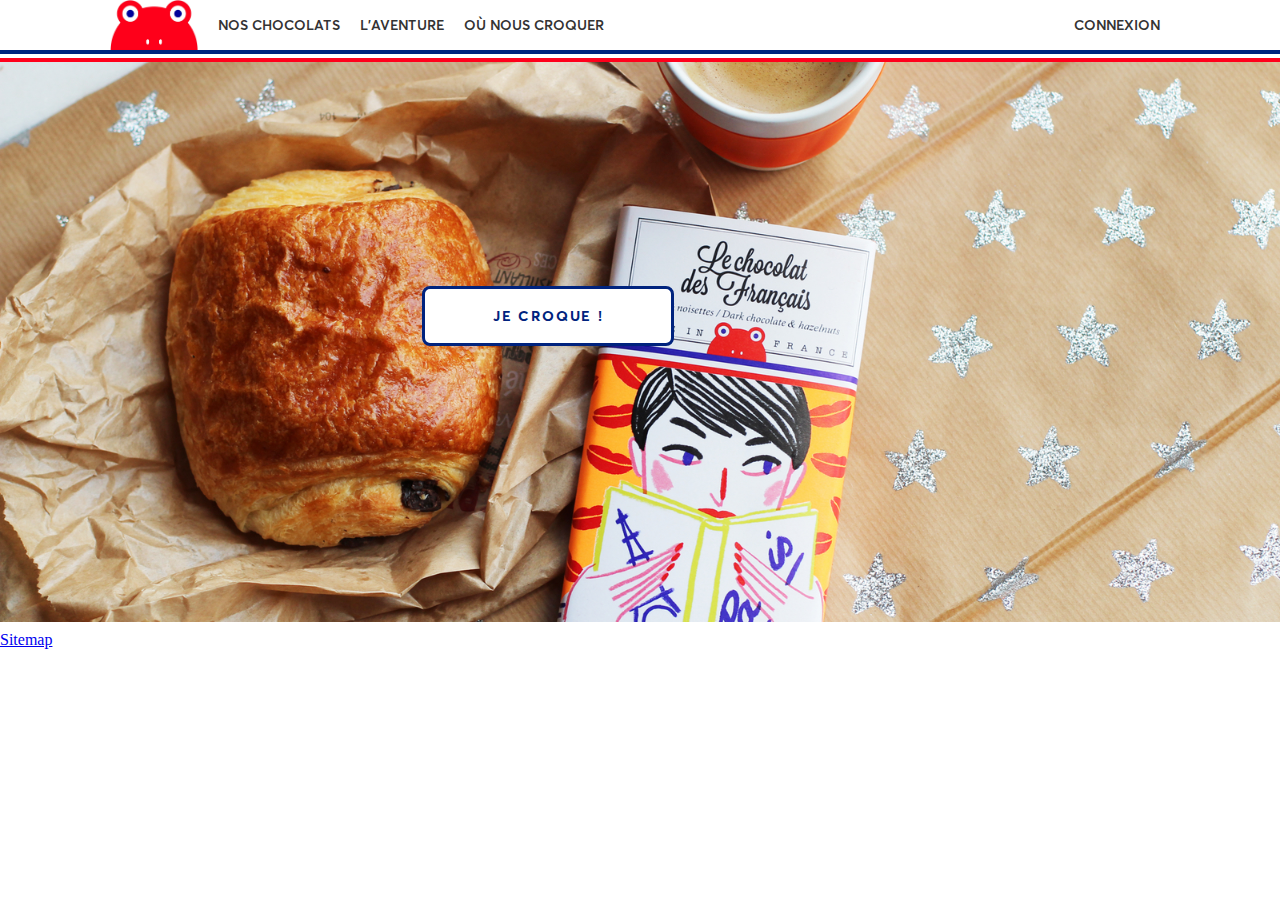
==== index.html @ 2721887a "Renamed styles.css to index.css and edited HTML accordingly" ====
<!DOCTYPE html>
<html>
<head>
  <title>Le chocolat des Français</title>
  <meta name="viewport" content="width=device-width, initial-scale=1">
  <link rel="stylesheet" type="text/css" href="styles/reset.css">
  <link rel="stylesheet" type="text/css" href="styles/fonts.css">
  <link rel="stylesheet" type="text/css" href="styles/index.css">
</head>
<body>
  <div class="hamburger-menu">
    <span class="hamburger-menu__bar">
    </span>
  </div>
  <header>
    <nav class="nav-items">
    <div class="nav-container">
      <div class="nav-primary">
        <div class="nav-logo">
          <a href="#">
            <img alt="Logo Le chocolat des Français" class="logo" src="assets/images/logo.png">
          </a>
        </div>
        <div class="nav-primary--links">
          <ul>
            <li class="nav-item--container">
              <a class="nav-item" href="#">Nos chocolats</a>
            </li>
          </ul>
          <ul>
            <li class="nav-item--container">
              <a class="nav-item" href="#">L'aventure</a>
            </li>
          </ul>
          <ul>
            <li class="nav-item--container">
              <a class="nav-item" href="#">Où nous croquer</a>
            </li>
          </ul>
        </div>  
      </div>
      <div class="nav-secondary">
        <ul>
  <!--         <li class="nav-item--container">
            <a class="nav-item" href="#"><img class="icon" src="assets/icons/facebook-icon.svg"></a>
          </li>
          <li class="nav-item--container">
            <a class="nav-item" href="#"><img class="icon" src="assets/icons/instagram-icon.svg"></a>
          </li> -->
          <li class="nav-item--container">
            <a class="nav-item" href="#">Connexion</a>
          </li>
        </ul>
      </div>
    </div>
    <div class="divider"></div>
    </nav>    
  </header>
  
  <div class="container-test">
    <img class="hero" alt="Tablette, pain au chocolat, et café" src="assets/images/tablette-pain-au-chocolat.jpg">
    <div class="btn--primary btn">Je croque !</div>
  </div>
  <a href="sitemap.html">Sitemap</a>
  <script type="text/javascript" src="https://ajax.googleapis.com/ajax/libs/jquery/3.2.1/jquery.min.js"></script>
  <script type="text/javascript" src="scripts/scripts.js"></script>
</body>
</html>
---- styles/fonts.css ----
/*Averta Standard*/

@font-face {
  font-family: 'Averta Standard Extrathin';
  src: url('../assets/fonts/averta-standard/averta-standard-extrathin.eot');
  src: url('../assets/fonts/averta-standard/averta-standard-extrathin.eot?#iefix') format('embedded-opentype'),
       url('../assets/fonts/averta-standard/averta-standard-extrathin.woff2') format('woff2'),
       url('../assets/fonts/averta-standard/averta-standard-extrathin.woff') format('woff'),
       url('../assets/fonts/averta-standard/averta-standard-extrathin.ttf') format('truetype'),
       url('../assets/fonts/averta-standard/averta-standard-extrathin.svg#averta-standard-extrathin') format('svg');
  font-weight: 100;
  font-style: normal;
}

@font-face {
  font-family: 'Averta Standard Extrathin Italic';
  src: url('../assets/fonts/averta-standard/averta-standard-extrathin-italic.eot');
  src: url('../assets/fonts/averta-standard/averta-standard-extrathin-italic.eot?#iefix') format('embedded-opentype'),
       url('../assets/fonts/averta-standard/averta-standard-extrathin-italic.woff2') format('woff2'),
       url('../assets/fonts/averta-standard/averta-standard-extrathin-italic.woff') format('woff'),
       url('../assets/fonts/averta-standard/averta-standard-extrathin-italic.ttf') format('truetype'),
       url('../assets/fonts/averta-standard/averta-standard-extrathin-italic.svg#averta-standard-extrathin-italic') format('svg');
  font-weight: 100;
  font-style: italic;
}

@font-face {
  font-family: 'Averta Standard Thin';
  src: url('../assets/fonts/averta-standard/averta-standard-thin.eot');
  src: url('../assets/fonts/averta-standard/averta-standard-thin.eot?#iefix') format('embedded-opentype'),
       url('../assets/fonts/averta-standard/averta-standard-thin.woff2') format('woff2'),
       url('../assets/fonts/averta-standard/averta-standard-thin.woff') format('woff'),
       url('../assets/fonts/averta-standard/averta-standard-thin.ttf') format('truetype'),
       url('../assets/fonts/averta-standard/averta-standard-thin.svg#averta-standard-thin') format('svg');
  font-weight: 200;
  font-style: normal;
}

@font-face {
  font-family: 'Averta Standard Thin Italic';
  src: url('../assets/fonts/averta-standard/averta-standard-thin-italic.eot');
  src: url('../assets/fonts/averta-standard/averta-standard-thin-italic.eot?#iefix') format('embedded-opentype'),
       url('../assets/fonts/averta-standard/averta-standard-thin-italic.woff2') format('woff2'),
       url('../assets/fonts/averta-standard/averta-standard-thin-italic.woff') format('woff'),
       url('../assets/fonts/averta-standard/averta-standard-thin-italic.ttf') format('truetype'),
       url('../assets/fonts/averta-standard/averta-standard-thin-italic.svg#averta-standard-thin-italic') format('svg');
  font-weight: 200;
  font-style: italic;
}

@font-face {
  font-family: 'Averta Standard Light';
  src: url('../assets/fonts/averta-standard/averta-standard-light.eot');
  src: url('../assets/fonts/averta-standard/averta-standard-light.eot?#iefix') format('embedded-opentype'),
       url('../assets/fonts/averta-standard/averta-standard-light.woff2') format('woff2'),
       url('../assets/fonts/averta-standard/averta-standard-light.woff') format('woff'),
       url('../assets/fonts/averta-standard/averta-standard-light.ttf') format('truetype'),
       url('../assets/fonts/averta-standard/averta-standard-light.svg#averta-standard-light') format('svg');
  font-weight: 300;
  font-style: normal;
}

@font-face {
  font-family: 'Averta Standard Light Italic';
  src: url('../assets/fonts/averta-standard/averta-standard-light-italic.eot');
  src: url('../assets/fonts/averta-standard/averta-standard-light-italic.eot?#iefix') format('embedded-opentype'),
       url('../assets/fonts/averta-standard/averta-standard-light-italic.woff2') format('woff2'),
       url('../assets/fonts/averta-standard/averta-standard-light-italic.woff') format('woff'),
       url('../assets/fonts/averta-standard/averta-standard-light-italic.ttf') format('truetype'),
       url('../assets/fonts/averta-standard/averta-standard-light-italic.svg#averta-standard-light-italic') format('svg');
  font-weight: 300;
  font-style: italic;
}

@font-face {
  font-family: 'Averta Standard Regular';
  src: url('../assets/fonts/averta-standard/averta-standard-regular.eot');
  src: url('../assets/fonts/averta-standard/averta-standard-regular.eot?#iefix') format('embedded-opentype'),
       url('../assets/fonts/averta-standard/averta-standard-regular.woff2') format('woff2'),
       url('../assets/fonts/averta-standard/averta-standard-regular.woff') format('woff'),
       url('../assets/fonts/averta-standard/averta-standard-regular.ttf') format('truetype'),
       url('../assets/fonts/averta-standard/averta-standard-regular.svg#averta-standard-regular') format('svg');
  font-weight: 400;
  font-style: normal;
}

@font-face {
  font-family: 'Averta Standard Regular Italic';
  src: url('../assets/fonts/averta-standard/averta-standard-regular-italic.eot');
  src: url('../assets/fonts/averta-standard/averta-standard-regular-italic.eot?#iefix') format('embedded-opentype'),
       url('../assets/fonts/averta-standard/averta-standard-regular-italic.woff2') format('woff2'),
       url('../assets/fonts/averta-standard/averta-standard-regular-italic.woff') format('woff'),
       url('../assets/fonts/averta-standard/averta-standard-regular-italic.ttf') format('truetype'),
       url('../assets/fonts/averta-standard/averta-standard-regular-italic.svg#averta-standard-regular-italic') format('svg');
  font-weight: 400;
  font-style: italic;
}

@font-face {
  font-family: 'Averta Standard Bold';
  src: url('../assets/fonts/averta-standard/averta-standard-bold.eot');
  src: url('../assets/fonts/averta-standard/averta-standard-bold.eot?#iefix') format('embedded-opentype'),
       url('../assets/fonts/averta-standard/averta-standard-bold.woff2') format('woff2'),
       url('../assets/fonts/averta-standard/averta-standard-bold.woff') format('woff'),
       url('../assets/fonts/averta-standard/averta-standard-bold.ttf') format('truetype'),
       url('../assets/fonts/averta-standard/averta-standard-bold.svg#averta-standard-bold') format('svg');
  font-weight: 700;
  font-style: normal;
}

@font-face {
  font-family: 'Averta Standard Bold Italic';
  src: url('../assets/fonts/averta-standard/averta-standard-bold-italic.eot');
  src: url('../assets/fonts/averta-standard/averta-standard-bold-italic.eot?#iefix') format('embedded-opentype'),
       url('../assets/fonts/averta-standard/averta-standard-bold-italic.woff2') format('woff2'),
       url('../assets/fonts/averta-standard/averta-standard-bold-italic.woff') format('woff'),
       url('../assets/fonts/averta-standard/averta-standard-bold-italic.ttf') format('truetype'),
       url('../assets/fonts/averta-standard/averta-standard-bold-italic.svg#averta-standard-bold-italic') format('svg');
  font-weight: 700;
  font-style: italic;
}

@font-face {
  font-family: 'Averta Standard Semibold';
  src: url('../assets/fonts/averta-standard/averta-standard-semibold.eot');
  src: url('../assets/fonts/averta-standard/averta-standard-semibold.eot?#iefix') format('embedded-opentype'),
       url('../assets/fonts/averta-standard/averta-standard-semibold.woff2') format('woff2'),
       url('../assets/fonts/averta-standard/averta-standard-semibold.woff') format('woff'),
       url('../assets/fonts/averta-standard/averta-standard-semibold.ttf') format('truetype'),
       url('../assets/fonts/averta-standard/averta-standard-semibold.svg#averta-standard-semibold') format('svg');
  font-weight: 600;
  font-style: normal;
}

@font-face {
  font-family: 'Averta Standard Semibold Italic';
  src: url('../assets/fonts/averta-standard/averta-standard-semibold-italic.eot');
  src: url('../assets/fonts/averta-standard/averta-standard-semibold-italic.eot?#iefix') format('embedded-opentype'),
       url('../assets/fonts/averta-standard/averta-standard-semibold-italic.woff2') format('woff2'),
       url('../assets/fonts/averta-standard/averta-standard-semibold-italic.woff') format('woff'),
       url('../assets/fonts/averta-standard/averta-standard-semibold-italic.ttf') format('truetype'),
       url('../assets/fonts/averta-standard/averta-standard-semibold-italic.svg#averta-standard-semibold-italic') format('svg');
  font-weight: 600;
  font-style: italic;
}

@font-face {
  font-family: 'Averta Standard Black';
  src: url('../assets/fonts/averta-standard/averta-standard-black.eot');
  src: url('../assets/fonts/averta-standard/averta-standard-black.eot?#iefix') format('embedded-opentype'),
       url('../assets/fonts/averta-standard/averta-standard-black.woff2') format('woff2'),
       url('../assets/fonts/averta-standard/averta-standard-black.woff') format('woff'),
       url('../assets/fonts/averta-standard/averta-standard-black.ttf') format('truetype'),
       url('../assets/fonts/averta-standard/averta-standard-black.svg#averta-standard-black') format('svg');
  font-weight: 900;
  font-style: normal;
}

@font-face {
  font-family: 'Averta Standard Black Italic';
  src: url('../assets/fonts/averta-standard/averta-standard-black-italic.eot');
  src: url('../assets/fonts/averta-standard/averta-standard-black-italic.eot?#iefix') format('embedded-opentype'),
       url('../assets/fonts/averta-standard/averta-standard-black-italic.woff2') format('woff2'),
       url('../assets/fonts/averta-standard/averta-standard-black-italic.woff') format('woff'),
       url('../assets/fonts/averta-standard/averta-standard-black-italic.ttf') format('truetype'),
       url('../assets/fonts/averta-standard/averta-standard-black-italic.svg#averta-standard-black-italic') format('svg');
  font-weight: 900;
  font-style: italic;
}

@font-face {
  font-family: 'Averta Standard Extrabold';
  src: url('../assets/fonts/averta-standard/averta-standard-extrabold.eot');
  src: url('../assets/fonts/averta-standard/averta-standard-extrabold.eot?#iefix') format('embedded-opentype'),
       url('../assets/fonts/averta-standard/averta-standard-extrabold.woff2') format('woff2'),
       url('../assets/fonts/averta-standard/averta-standard-extrabold.woff') format('woff'),
       url('../assets/fonts/averta-standard/averta-standard-extrabold.ttf') format('truetype'),
       url('../assets/fonts/averta-standard/averta-standard-extrabold.svg#averta-standard-extrabold') format('svg');
  font-weight: 800;
  font-style: normal;
}

@font-face {
  font-family: 'Averta Standard Extrabold Italic';
  src: url('../assets/fonts/averta-standard/averta-standard-extrabold-italic.eot');
  src: url('../assets/fonts/averta-standard/averta-standard-extrabold-italic.eot?#iefix') format('embedded-opentype'),
       url('../assets/fonts/averta-standard/averta-standard-extrabold-italic.woff2') format('woff2'),
       url('../assets/fonts/averta-standard/averta-standard-extrabold-italic.woff') format('woff'),
       url('../assets/fonts/averta-standard/averta-standard-extrabold-italic.ttf') format('truetype'),
       url('../assets/fonts/averta-standard/averta-standard-extrabold-italic.svg#averta-standard-extrabold-italic') format('svg');
  font-weight: 800;
  font-style: italic;
}

/*Studio*/

@font-face {
  font-family: 'Studio Bold';
  src: url('../assets/fonts/studio/studio-bold.eot');
  src: url('../assets/fonts/studio/studio-bold.eot?#iefix') format('embedded-opentype'),
       url('../assets/fonts/studio/studio-bold.woff') format('woff'),
       url('../assets/fonts/studio/studio-bold.ttf') format('truetype'),
       url('../assets/fonts/studio/studio-bold.svg#studio-bold') format('svg');
  font-weight: normal;
  font-style: normal;
}

@font-face {
  font-family: 'Studio Italic';
  src: url('../assets/fonts/studio/studio-italic.eot');
  src: url('../assets/fonts/studio/studio-italic.eot?#iefix') format('embedded-opentype'),
       url('../assets/fonts/studio/studio-italic.woff') format('woff'),
       url('../assets/fonts/studio/studio-italic.ttf') format('truetype'),
       url('../assets/fonts/studio/studio-italic.svg#studio-italic') format('svg');
  font-weight: normal;
  font-style: normal;
}

@font-face {
  font-family: 'Studio Bold Italic';
  src: url('../assets/fonts/studio/studio-bold-italic.eot');
  src: url('../assets/fonts/studio/studio-bold-italic.eot?#iefix') format('embedded-opentype'),
       url('../assets/fonts/studio/studio-bold-italic.woff') format('woff'),
       url('../assets/fonts/studio/studio-bold-italic.ttf') format('truetype'),
       url('../assets/fonts/studio/studio-bold-italic.svg#studio-bold-italic') format('svg');
  font-weight: normal;
  font-style: normal;
}

@font-face {
  font-family: 'Studio Regular';
  src: url('../assets/fonts/studio/studio-regular.eot');
  src: url('../assets/fonts/studio/studio-regular.eot?#iefix') format('embedded-opentype'),
       url('../assets/fonts/studio/studio-regular.woff') format('woff'),
       url('../assets/fonts/studio/studio-regular.ttf') format('truetype'),
       url('../assets/fonts/studio/studio-regular.svg#studio-regular') format('svg');
  font-weight: normal;
  font-style: normal;
}

/*Lavanderia*/

@font-face {
  font-family: 'Lavanderia Regular';
  src: url('../assets/fonts/lavanderia/lavanderia-regular.eot');
  src: url('../assets/fonts/lavanderia/lavanderia-regular.eot?#iefix') format('embedded-opentype'),
       url('../assets/fonts/lavanderia/lavanderia-regular.woff') format('woff'),
       url('../assets/fonts/lavanderia/lavanderia-regular.ttf') format('truetype'),
       url('../assets/fonts/lavanderia/lavanderia-regular.svg#lavanderia-regular') format('svg');
  font-weight: normal;
  font-style: normal;
}

@font-face {
  font-family: 'Lavanderia Sturdy';
  src: url('../assets/fonts/lavanderia/lavanderia-sturdy.eot');
  src: url('../assets/fonts/lavanderia/lavanderia-sturdy.eot?#iefix') format('embedded-opentype'),
       url('../assets/fonts/lavanderia/lavanderia-sturdy.woff') format('woff'),
       url('../assets/fonts/lavanderia/lavanderia-sturdy.ttf') format('truetype'),
       url('../assets/fonts/lavanderia/lavanderia-sturdy.svg#lavanderia-sturdy') format('svg');
  font-weight: normal;
  font-style: normal;
}
---- styles/index.css ----
/*Hamburger menu*/

.hamburger-menu {
  display: block;
  height: 25px;
  width: 25px;
  cursor: pointer;
  position: relative;
  margin: 10px;
  z-index: 10;
}

.hamburger-menu__bar, .hamburger-menu__bar:before, .hamburger-menu__bar:after {
  display: block;
  position: absolute;
  width: 100%;
  height: 3px;
  content: "";
  border-radius: 3px;
  background-color: #333;
}

.hamburger-menu__bar, .hamburger-menu__bar:after {
  top: 8px;
}

.hamburger-menu__bar:before {
  bottom: 8px;
}

.is-toggled .hamburger-menu__bar {
  background-color: transparent;
}

.is-toggled .hamburger-menu__bar:before, .is-toggled .hamburger-menu__bar:after {
  transition: all 0.25s ease;
  bottom: 0px;
  transform: rotate(45deg);
}

.is-toggled .hamburger-menu__bar:after {
  top: 0px;
  transform: rotate(-45deg);
}

@media only screen and (min-width: 1024px) {
  .hamburger-menu {
    display: none;
  }
}

/*Nav*/

.nav-items {
  z-index: 9;
  width: 100%;
  background-color: white;
  position: fixed;
  top: 0;
}

.divider {
  height: 4px;
  border-top: 4px solid #00237e;
  background: #fff;
  border-bottom: 4px solid #ff001b;
  box-shadow: 0px 0px 10px -10px rgba(0,0,0,0.12);
  position: relative;
}

.nav-container {
  display: flex;
  flex-direction: row;
  justify-content: space-between;
  max-width: 1060px;
  margin: 0 auto;
  height: 50px;
  padding: 0px 20px;
}

.nav-primary, .nav-secondary, .nav-primary--links {
  display: flex;
  flex-direction: row;
  align-items: center;
  justify-content: flex-start;
}

.nav-secondary {
  justify-content: flex-end;
}

.nav-logo {
  height: 50px;
}

.logo {
  height: 100%;
  padding-right: 10px;
}

@media only screen and (min-width: 320px) and (max-width: 1024px) {
  .nav-logo {
    height: 40px;
  }
  .nav-primary--links, .nav-secondary {
    display: none;
  }
  .nav-container {
    justify-content: center;
    height: 40px;
  }
}

.nav-primary--links.is-toggled {
  display: flex;
  flex-direction: column;
}

li.nav-item--container {
  display: block;
  padding: 5px 10px;
}

a.nav-item {
  text-decoration: none;
}

.nav-item {
  text-transform: uppercase;
  font-family: 'Averta Standard Semibold', sans-serif;
  color: #333;
  font-size: 14px;
  display: inline-block;
}

.nav-item:hover {
  color: #ff001b;
}

.icon {
  width: auto;
  height: 27px;
  padding: 0px 5px;
}

/*Hero section*/

.hero {
  margin-top: 62px;
  width: 100%;
  padding-bottom: 10px;
  position: relative;
}

.container-test {
  display: flex;
  flex-direction: row;
  justify-content: center;
  align-items: center;
}

.btn {
  font-family: 'Averta Standard Bold', sans-serif;
  text-transform: uppercase;
  transition: background-color 0.15s, color 0.15s;
  border-radius: 8px;
  cursor: pointer;
  display: inline-block;
  font-size: 0.9rem;
  line-height: normal;
  text-align: center;
  padding: 1.15rem 3rem;
  letter-spacing: 0.125em;
  position: absolute;
  z-index: 1;
  left: 33%;
  right:33%;
  max-width: 150px;
}

.btn--primary {
  background-color: #fff;
  color: #00237e;
  border: 3px #00237e solid;
}

.btn--primary:hover, .btn--primary:focus {
  background-color: #1a398b;
}
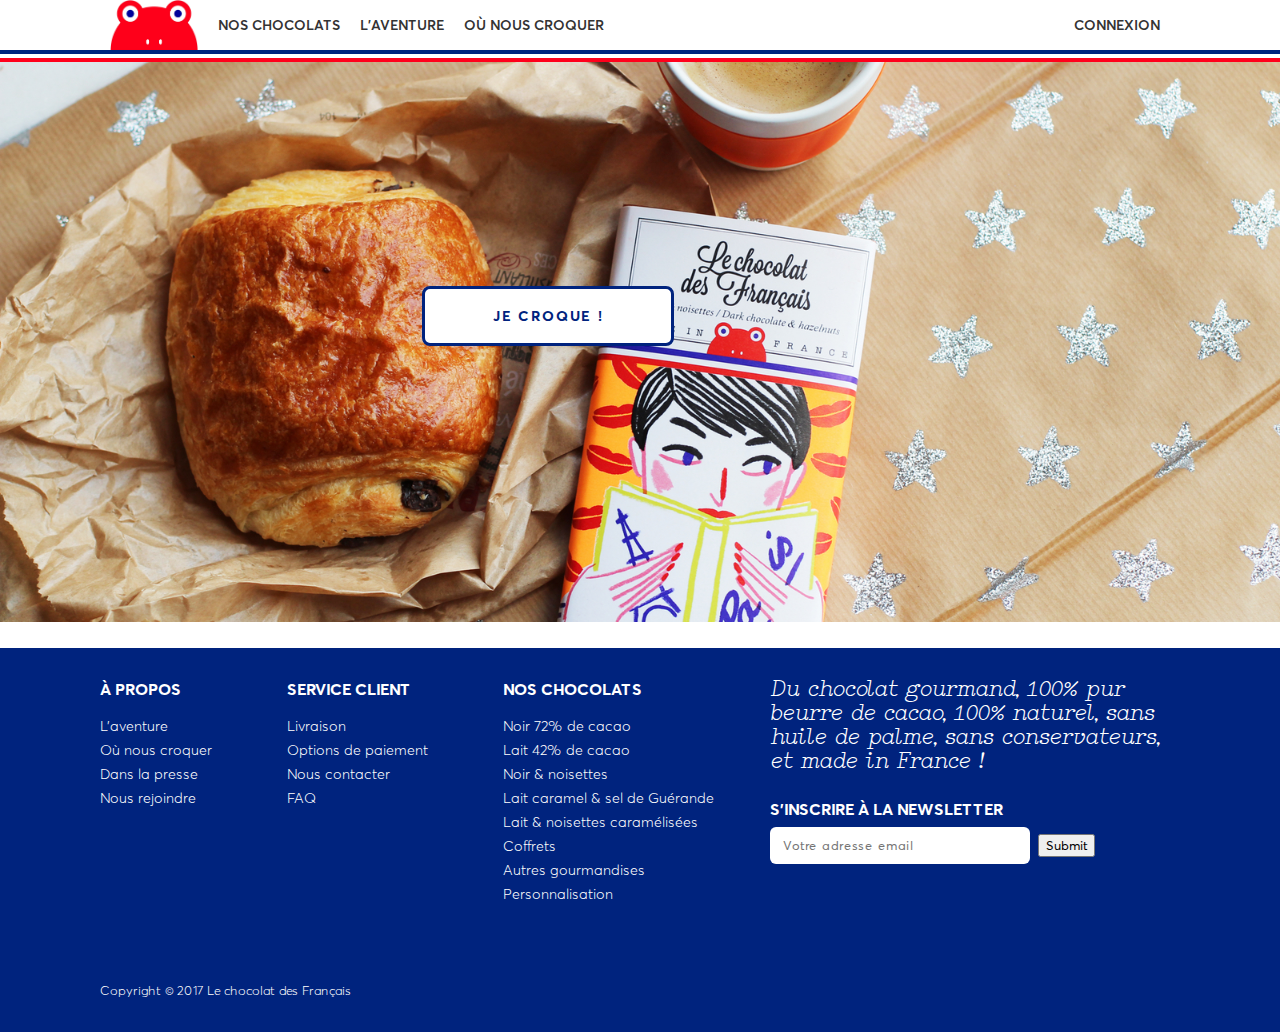
==== commit 1dfceb18: "Added footer to homepage" ====
--- a/index.html
+++ b/index.html
@@ -5,6 +5,7 @@
   <meta name="viewport" content="width=device-width, initial-scale=1">
   <link rel="stylesheet" type="text/css" href="styles/reset.css">
   <link rel="stylesheet" type="text/css" href="styles/fonts.css">
+  <link rel="stylesheet" type="text/css" href="styles/sitemap.css">
   <link rel="stylesheet" type="text/css" href="styles/index.css">
 </head>
 <body>
@@ -61,7 +62,65 @@
     <img class="hero" alt="Tablette, pain au chocolat, et café" src="assets/images/tablette-pain-au-chocolat.jpg">
     <div class="btn--primary btn">Je croque !</div>
   </div>
-  <a href="sitemap.html">Sitemap</a>
+  <footer class="footer-site">
+    <div class="footer--row">
+      <div class="footer--row__links">
+        <div class="footer--column">
+          <h4 class="footer--heading">À propos</h4>
+            <ul class="footer-links">
+              <ul class="footer--links">
+                <li><a class="footer--link" href="#">L'aventure</a></li>
+                <li><a class="footer--link" href="#">Où nous croquer</a></li>
+                <li><a class="footer--link" href="#">Dans la presse</a></li>
+                <li><a class="footer--link" href="#">Nous rejoindre</a></li>
+              </ul>
+            </ul>
+        </div>
+        <div class="footer--column">
+          <h4 class="footer--heading">Service client</h4>
+            <ul class="footer-links">
+              <ul class="footer--links">
+                <li><a class="footer--link" href="#">Livraison</a></li>
+                <li><a class="footer--link" href="#">Options de paiement</a></li>
+                <li><a class="footer--link" href="#">Nous contacter</a></li>
+                <li><a class="footer--link" href="#">FAQ</a></li>
+              </ul>
+            </ul>
+        </div>
+        <div class="footer--column">
+          <h4 class="footer--heading">Nos chocolats</h4>
+            <ul class="footer-links">
+              <ul class="footer--links">
+                <li><a class="footer--link" href="#">Noir 72% de cacao</a></li>
+                <li><a class="footer--link" href="#">Lait 42% de cacao</a></li>
+                <li><a class="footer--link" href="#">Noir & noisettes</a></li>
+                <li><a class="footer--link" href="#">Lait caramel & sel de Guérande</a></li>
+                <li><a class="footer--link" href="#">Lait & noisettes caramélisées</a></li>
+                <li><a class="footer--link" href="#">Coffrets</a></li>
+                <li><a class="footer--link" href="#">Autres gourmandises</a></li>
+                <li><a class="footer--link" href="#">Personnalisation</a></li>
+              </ul>
+            </ul>
+        </div>
+      </div>
+      <div class="footer--row__statement">
+        <p>Du chocolat gourmand, 100% pur beurre de cacao, 100% naturel, sans huile de palme, sans conservateurs, et made in France !</p>
+        <div class="footer--email-signup">
+          <h4 class="footer--email-signup__heading">S'inscrire à la newsletter</h4>
+          <form action="#" class="" method="get" target="blank">
+            <input class="footer--email-signup__field" type="email" name="email" placeholder="Votre adresse email">
+            <input class="footer--email-signup__submit" type="submit" name="submit">
+          </form>
+        </div>
+      </div>
+    </div>
+    <div class="footer--row">
+      <p class="legal-mentions">Copyright © 2017 Le chocolat des Français</p>
+      <svg class="facebook-icon">
+        <use xlink:href="#facebook"></use>
+      </svg>
+    </div>
+  </footer>
   <script type="text/javascript" src="https://ajax.googleapis.com/ajax/libs/jquery/3.2.1/jquery.min.js"></script>
   <script type="text/javascript" src="scripts/scripts.js"></script>
 </body>
--- a/styles/sitemap.css
+++ b/styles/sitemap.css
@@ -0,0 +1,216 @@
+svg {
+  display: none;
+}
+
+/*Sitemap*/
+
+a {
+  text-decoration: none;
+  color: #333;
+}
+
+a:hover {
+  color: #ff001b;
+  cursor: pointer;
+}
+
+.sitemap {
+  color: #333;
+  font-family: "Averta Standard Regular", sans-serif;
+  margin: 8rem auto;
+  margin-bottom: 6rem;
+  max-width: 1080px;
+}
+
+@media only screen and (min-width: 320px) and (max-width: 1060px) {
+  .sitemap {
+    margin-left: 25px;
+    margin-right: 25px;
+  }
+}
+
+.sitemap--heading {
+  font-family: "Lavanderia Sturdy", serif;
+  font-size: 4rem;
+  margin-bottom: 1.8rem;
+}
+
+.sitemap--statement {
+  font-family: "Studio Italic", serif;
+  font-size: 1.5rem;
+  margin-bottom: 1.5rem;
+  width: 60%;
+}
+
+@media only screen and (min-width: 320px) and (max-width: 880px) {
+  .sitemap--statement {
+    width: 75%;
+  }
+}
+
+.sitemap--row {
+  width: 100%;
+  display: flex;
+  flex-direction: row;
+  align-items: flex-start;
+  justify-content: space-between;
+  line-height: 1.5rem;
+}
+
+@media only screen and (min-width: 320px) and (max-width: 880px) {
+  .sitemap--row {
+    flex-direction: column;
+  }
+}
+
+@media only screen and (min-width: 320px) and (max-width: 880px) {
+  .sitemap--column {
+    width: 100%;
+    padding-bottom: 2rem;
+    border-bottom: 2px #eee solid;
+  }
+}
+
+@media only screen and (min-width: 320px) and (max-width: 880px) {
+  .sitemap--column:last-child {
+    border-bottom: none;
+  }
+}
+
+.sitemap--subheading {
+  font-family: "Averta Standard Semibold", sans-serif;
+  text-transform: uppercase;
+  font-size: 1rem;
+  margin: 2rem 0 1rem 0;
+  letter-spacing: 0.03rem;
+}
+
+.sitemap--link {
+  letter-spacing: 0.03rem;
+}
+
+/*Footer*/
+
+.footer-site {
+  background-color: #00237e;
+  color: #fff;
+  font-family: "Averta Standard Light", sans-serif;
+  font-size: 0.9rem;
+  width: 100%;
+  line-height: 1.5rem;
+}
+
+.footer-site a {
+  color: #fff;
+}
+
+.footer--row {
+  display: flex;
+  flex-direction: row;
+  align-items: flex-start;
+  justify-content: space-between;
+  max-width: 1080px;
+  margin: 0 auto;
+  margin-top: 1rem;
+  padding: 1.8rem 0;
+}
+
+@media only screen and (min-width: 320px) and (max-width: 880px) {
+  .footer--row {
+    flex-direction: column;
+    margin-right: 25px;
+    margin-left: 25px;
+  }
+}
+
+@media only screen and (min-width: 320px) and (max-width: 880px) {
+  .footer--column {
+    width: 100%;
+    border-bottom: 0.15rem #fff solid;
+    padding: 1rem 0;
+  }
+  .footer--column:first-child {
+    padding-top: 0;
+  }
+}
+
+.footer--row__statement {
+  display: flex;
+  font-family: "Studio Italic", serif;
+  font-size: 1.4rem;
+  flex-direction: column;
+  align-items: flex-start;
+  width: 40%;
+  padding-left: 3.5rem;
+}
+
+@media only screen and (min-width: 320px) and (max-width: 880px) {
+  .footer--row__statement {
+    padding-left: 0;
+    padding-top: 2rem;
+    width: 100%;
+  }
+}
+
+.footer--row__links {
+  display: flex;
+  flex-direction: row;
+  align-items: flex-start;
+  justify-content: space-between;
+  width: 60%;
+}
+
+@media only screen and (min-width: 320px) and (max-width: 880px) {
+  .footer--row__links {
+    flex-direction: column;
+    width: 100%;
+  }
+}
+
+.footer--heading {
+  font-family: "Averta Standard Bold", sans-serif;
+  font-size: 1rem;
+  text-transform: uppercase;
+  margin-bottom: 0.8rem;
+}
+
+.legal-mentions {
+  font-family: "Averta Standard Light", sans-serif;
+  font-size: 0.8rem;
+}
+
+.footer--email-signup__heading {
+  font-family: "Averta Standard Bold", sans-serif;
+  font-size: 1rem;
+  text-transform: uppercase;
+  margin-top: 1.5rem;
+  margin-bottom: 0.4rem;
+}
+
+form {
+  height: 2rem;
+}
+
+input {
+  font-family: "Averta Standard Regular", sans-serif;
+  font-size: 0.8rem;
+}
+
+.footer--email-signup__field {
+  border-radius: 6px;
+  border: none;
+  padding: 0.4rem;
+  padding-left: 0.8rem;
+  height: 1.5rem;
+  width: 15rem;
+  letter-spacing: 0.03rem;
+}
+
+.footer--email-signup__field:focus {
+  outline: none;
+}
+
+.facebook-icon {
+  width: 100px;
+  height: 100px;
+}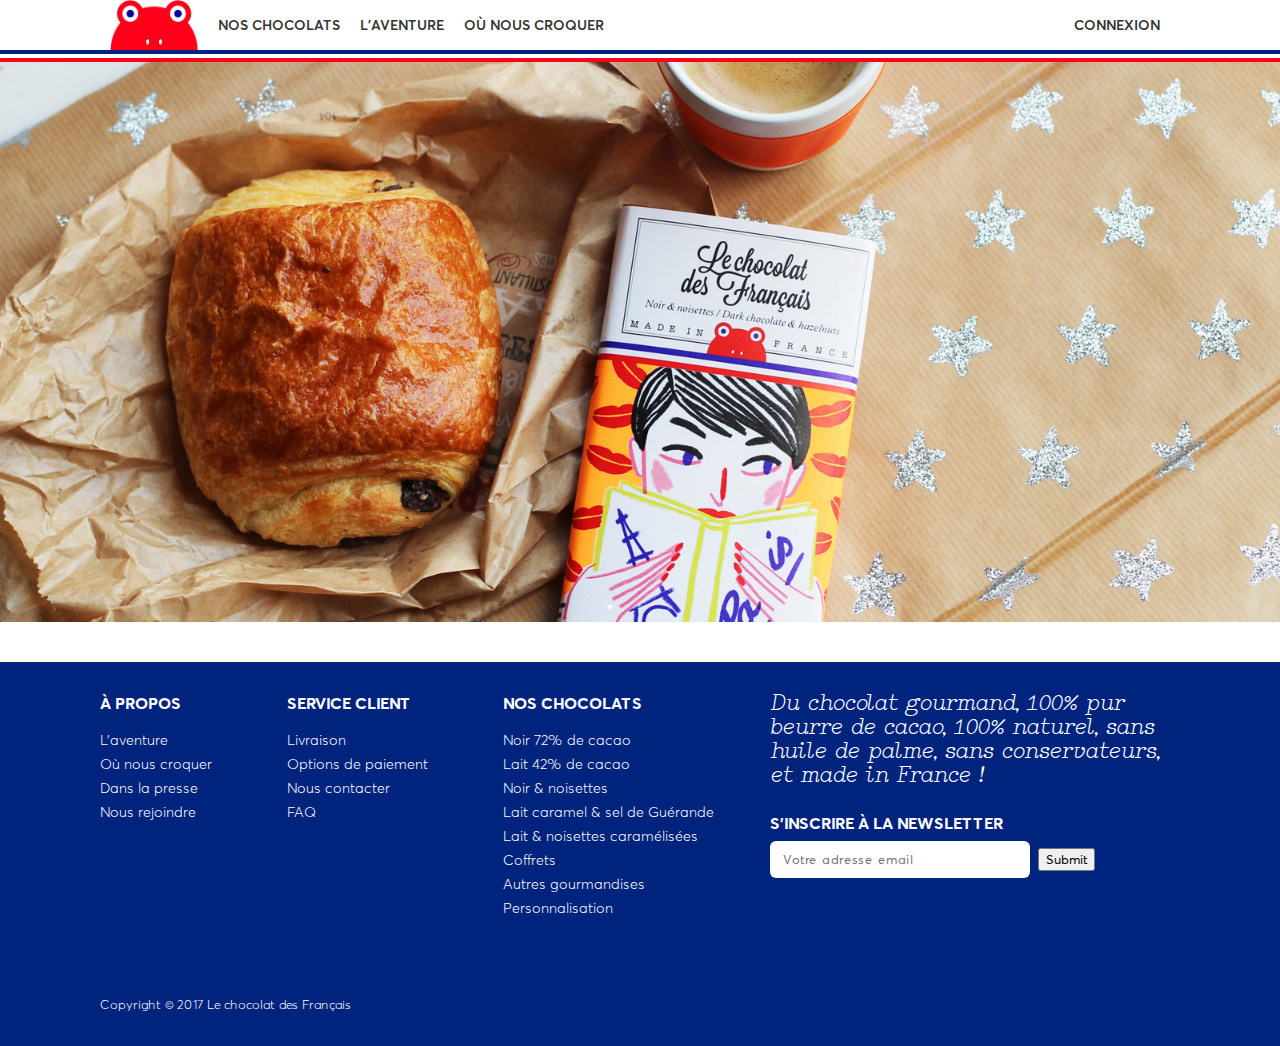
==== commit 2c05a323: "Added basic implementation of Slick to HP" ====
--- a/index.html
+++ b/index.html
@@ -1,10 +1,13 @@
 <!DOCTYPE html>
 <html>
 <head>
+  <meta content="text/html" charset="utf-8">
   <title>Le chocolat des Français</title>
   <meta name="viewport" content="width=device-width, initial-scale=1">
   <link rel="stylesheet" type="text/css" href="styles/reset.css">
   <link rel="stylesheet" type="text/css" href="styles/fonts.css">
+  <link rel="stylesheet" type="text/css" href="slick/slick.css"/>
+  <link rel="stylesheet" type="text/css" href="slick/slick-theme.css"/>
   <link rel="stylesheet" type="text/css" href="styles/sitemap.css">
   <link rel="stylesheet" type="text/css" href="styles/index.css">
 </head>
@@ -57,10 +60,10 @@
     <div class="divider"></div>
     </nav>    
   </header>
-  
-  <div class="container-test">
-    <img class="hero" alt="Tablette, pain au chocolat, et café" src="assets/images/tablette-pain-au-chocolat.jpg">
-    <div class="btn--primary btn">Je croque !</div>
+  <div class="carousel">
+    <div><img class="hero" alt="Tablette, pain au chocolat, et café" src="assets/images/tablette-pain-au-chocolat.jpg"></div>
+    <div><img class="hero" alt="Tablette de chocolat et muesli" src="assets/images/tablette-muesli.jpg"></div>
+    <div><img class="hero" alt="Tablette, jus d'orange, et miel" src="assets/images/tablette-orange-miel.jpg"></div>
   </div>
   <footer class="footer-site">
     <div class="footer--row">
@@ -122,6 +125,7 @@
     </div>
   </footer>
   <script type="text/javascript" src="https://ajax.googleapis.com/ajax/libs/jquery/3.2.1/jquery.min.js"></script>
-  <script type="text/javascript" src="scripts/scripts.js"></script>
+  <script type="text/javascript" src="slick/slick.min.js"></script>
+  <script type="text/javascript" src="scripts/index.js"></script>
 </body>
 </html>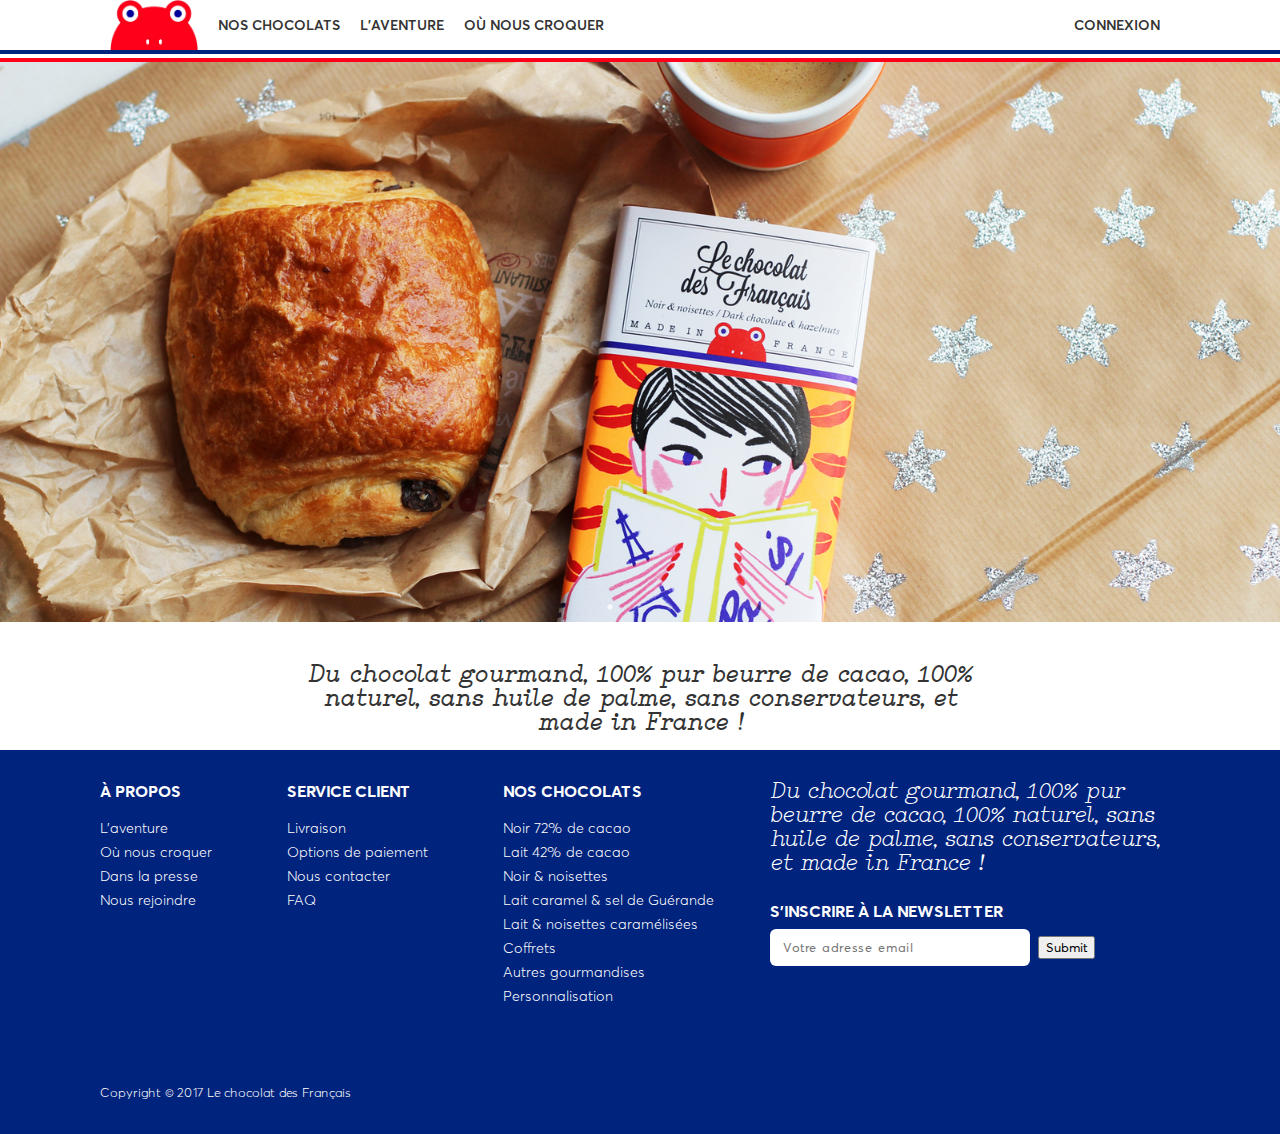
==== commit 2f99426c: "Added statement to HP" ====
--- a/index.html
+++ b/index.html
@@ -65,6 +65,9 @@
     <div><img class="hero" alt="Tablette de chocolat et muesli" src="assets/images/tablette-muesli.jpg"></div>
     <div><img class="hero" alt="Tablette, jus d'orange, et miel" src="assets/images/tablette-orange-miel.jpg"></div>
   </div>
+  <div class="statement--row">
+    <p class="statement">Du chocolat gourmand, 100% pur beurre de cacao, 100% naturel, sans huile de palme, sans conservateurs, et made in France !</p>
+  </div>
   <footer class="footer-site">
     <div class="footer--row">
       <div class="footer--row__links">
--- a/styles/index.css
+++ b/styles/index.css
@@ -186,4 +186,19 @@
 
 .btn--primary:hover, .btn--primary:focus {
   background-color: #1a398b;
+}
+
+.statement--row {
+  display: flex;
+  flex-direction: row;
+  align-items: center;
+  max-width: 700px;
+  margin: 0 auto;
+}
+
+.statement {
+  font-family: "Studio Bold Italic", serif;
+  font-size: 1.5rem;
+  color: #333;
+  text-align: center;
 }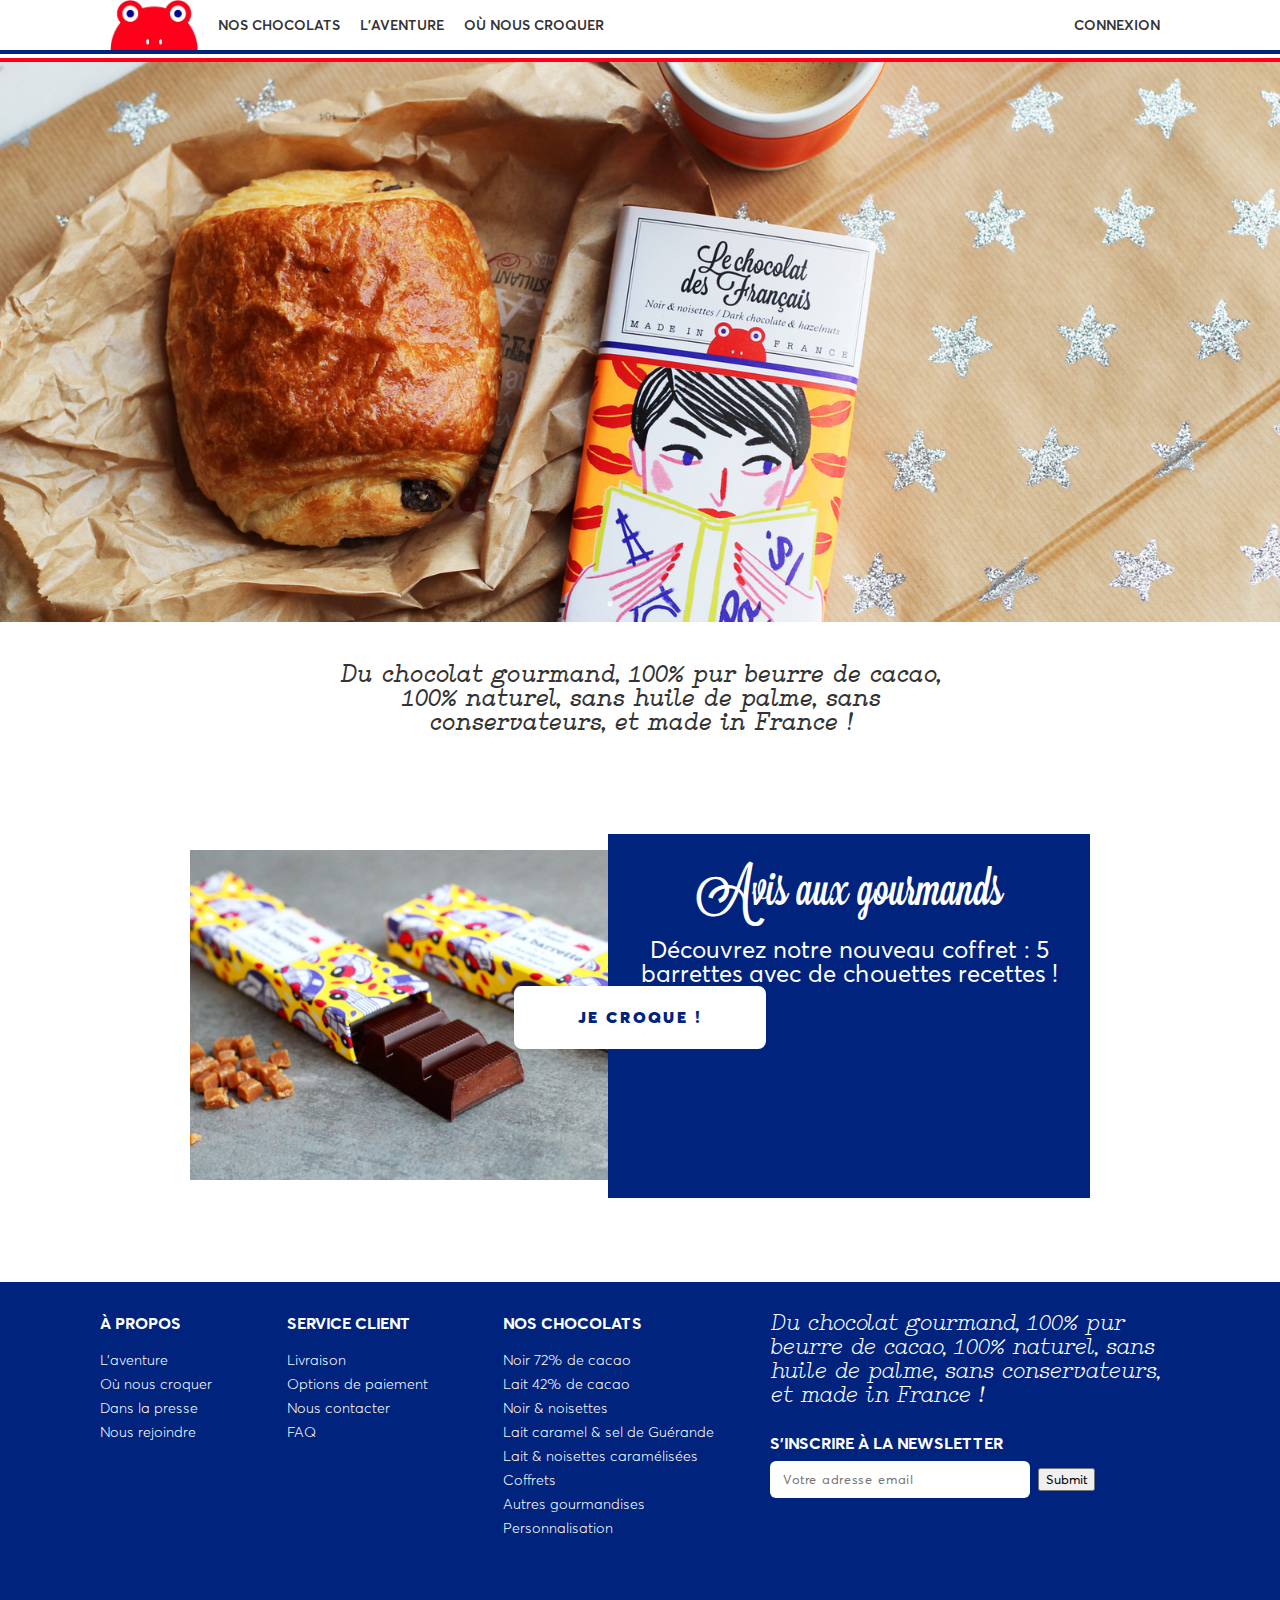
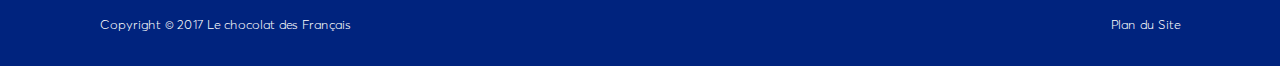
==== commit bd71528f: "Added promotion block on HP and Site Map link to footer" ====
--- a/index.html
+++ b/index.html
@@ -68,6 +68,14 @@
   <div class="statement--row">
     <p class="statement">Du chocolat gourmand, 100% pur beurre de cacao, 100% naturel, sans huile de palme, sans conservateurs, et made in France !</p>
   </div>
+  <div class="highlight--row">
+    <div class="highlight--image"><img src="assets/images/barrette-chocolat.jpg"></div>
+    <div class="highlight--statement">
+      <p class="statement--heading">Avis aux gourmands</p>
+      <p class="statement--copy">Découvrez notre nouveau coffret : 5 barrettes avec de chouettes recettes !</p>
+      <div class="btn--primary btn">Je croque !</div>
+    </div>
+  </div>
   <footer class="footer-site">
     <div class="footer--row">
       <div class="footer--row__links">
@@ -122,6 +130,7 @@
     </div>
     <div class="footer--row">
       <p class="legal-mentions">Copyright © 2017 Le chocolat des Français</p>
+      <a href="sitemap.html"><p class="legal-mentions">Plan du Site</p></a>
       <svg class="facebook-icon">
         <use xlink:href="#facebook"></use>
       </svg>
--- a/styles/index.css
+++ b/styles/index.css
@@ -160,13 +160,13 @@
 }
 
 .btn {
-  font-family: 'Averta Standard Bold', sans-serif;
+  font-family: 'Averta Standard Black', sans-serif;
   text-transform: uppercase;
   transition: background-color 0.15s, color 0.15s;
   border-radius: 8px;
   cursor: pointer;
   display: inline-block;
-  font-size: 0.9rem;
+  font-size: 1rem;
   line-height: normal;
   text-align: center;
   padding: 1.15rem 3rem;
@@ -176,24 +176,26 @@
   left: 33%;
   right:33%;
   max-width: 150px;
+  margin: 0 auto;
 }
 
 .btn--primary {
   background-color: #fff;
   color: #00237e;
-  border: 3px #00237e solid;
-}
-
-.btn--primary:hover, .btn--primary:focus {
+  border: 3px #fff solid;
+}
+
+/*.btn--primary:hover, .btn--primary:focus {
   background-color: #1a398b;
-}
+}*/
 
 .statement--row {
   display: flex;
   flex-direction: row;
   align-items: center;
-  max-width: 700px;
-  margin: 0 auto;
+  max-width: 650px;
+  margin: 0 auto;
+  margin-bottom: 2rem;
 }
 
 .statement {
@@ -201,4 +203,46 @@
   font-size: 1.5rem;
   color: #333;
   text-align: center;
+}
+
+/*Highlight*/
+
+.highlight--row {
+  display: flex;
+  flex-direction: row;
+  max-width: 900px;
+  align-items: center;
+  justify-content: center;
+  height: 500px;
+  overflow: hidden;
+  margin: 0 auto;
+}
+
+.highlight--image {
+  width: 50%;
+  align-items: flex-start;
+}
+
+.highlight--image img {
+  width: 100%; 
+}
+
+.highlight--statement {
+  width: 50%;
+  background-color: #00237e;
+  color: #fff;
+  text-align: center;
+  height: 300px;
+  padding: 2rem;
+}
+
+.statement--heading {
+  font-family: "Lavanderia Sturdy", serif;
+  font-size: 3rem;
+  margin-bottom: 1.5rem;
+}
+
+.statement--copy {
+  font-family: "Averta Standard Regular", sans-serif;
+  font-size: 1.5rem;
 }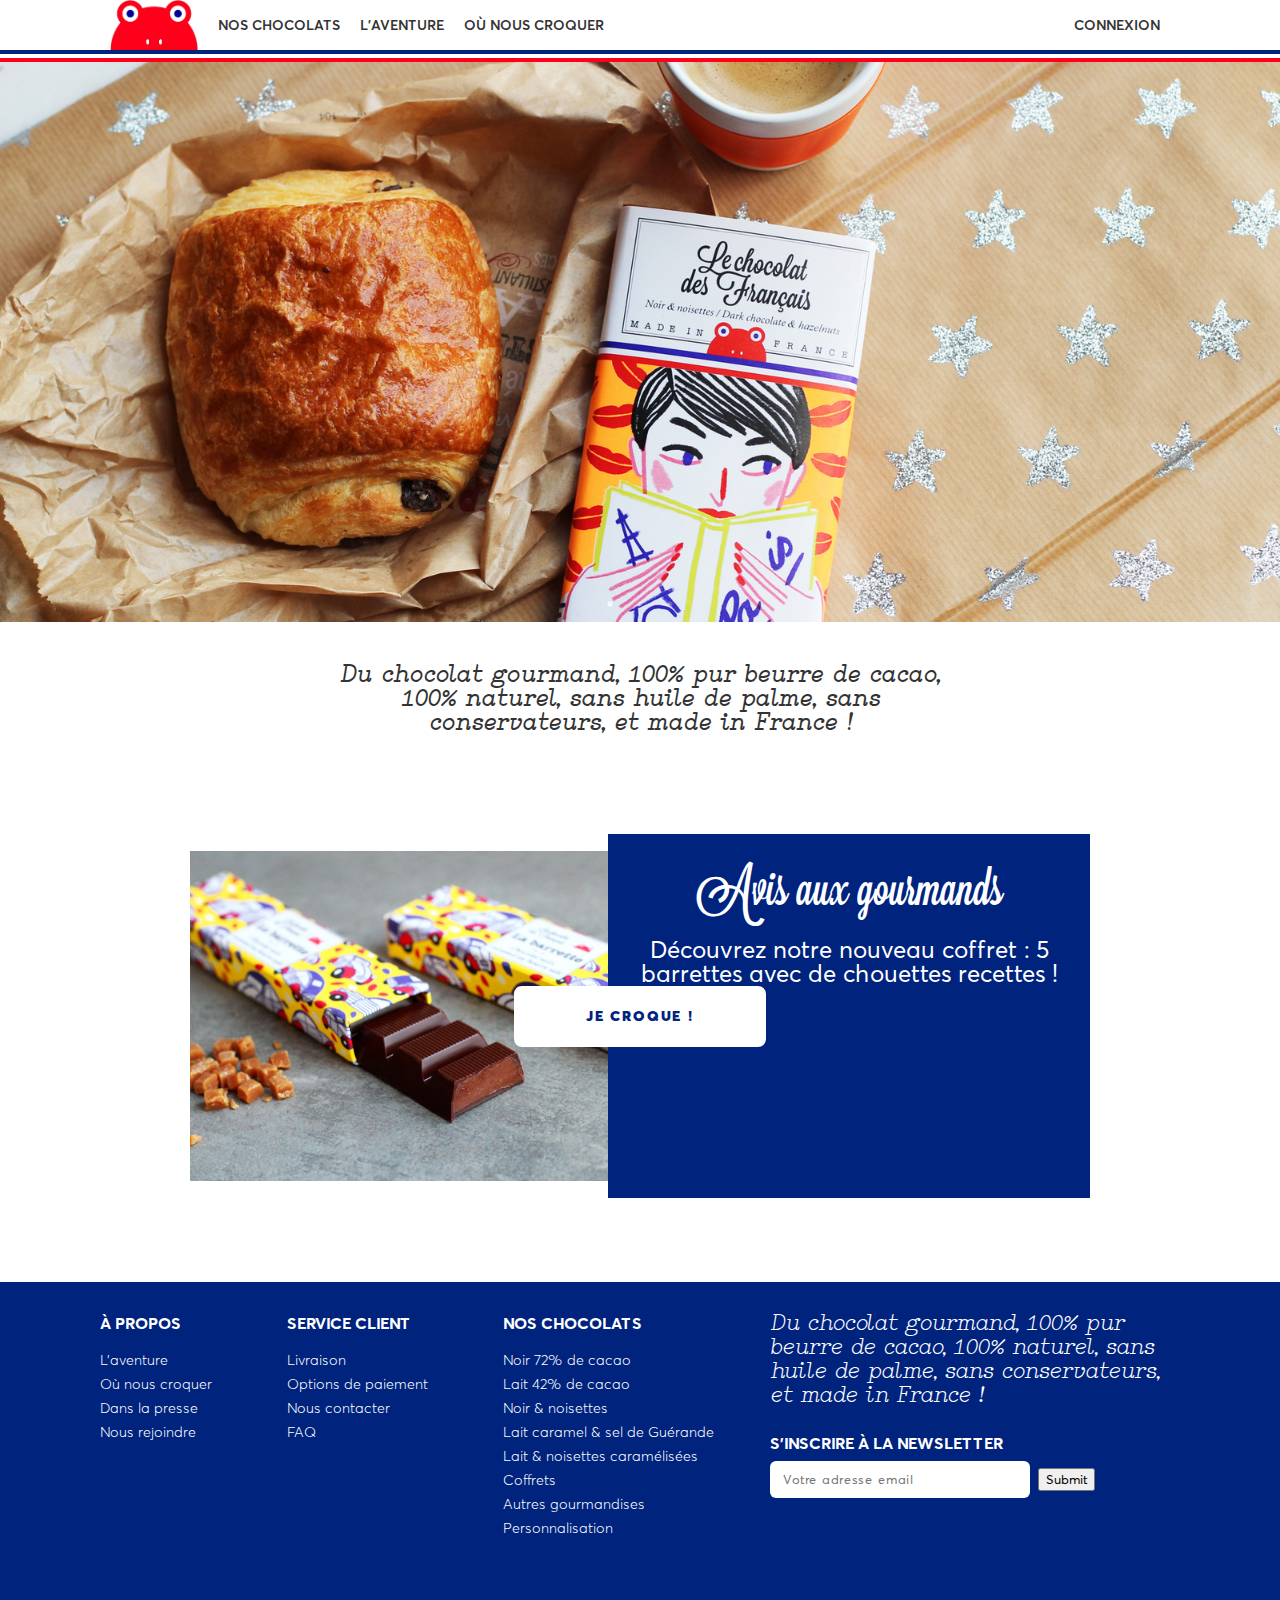
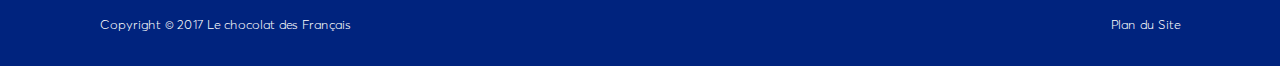
==== commit eca4b01b: "Fixed statement image width" ====
--- a/index.html
+++ b/index.html
@@ -69,7 +69,9 @@
     <p class="statement">Du chocolat gourmand, 100% pur beurre de cacao, 100% naturel, sans huile de palme, sans conservateurs, et made in France !</p>
   </div>
   <div class="highlight--row">
-    <div class="highlight--image"><img src="assets/images/barrette-chocolat.jpg"></div>
+    <div class="highlight--image">
+      <img class="highlight--image__image" src="assets/images/barrette-chocolat.jpg">
+    </div>
     <div class="highlight--statement">
       <p class="statement--heading">Avis aux gourmands</p>
       <p class="statement--copy">Découvrez notre nouveau coffret : 5 barrettes avec de chouettes recettes !</p>
--- a/styles/index.css
+++ b/styles/index.css
@@ -166,7 +166,7 @@
   border-radius: 8px;
   cursor: pointer;
   display: inline-block;
-  font-size: 1rem;
+  font-size: 0.9rem;
   line-height: normal;
   text-align: center;
   padding: 1.15rem 3rem;
@@ -193,6 +193,7 @@
   display: flex;
   flex-direction: row;
   align-items: center;
+  justify-content: center;
   max-width: 650px;
   margin: 0 auto;
   margin-bottom: 2rem;
@@ -220,14 +221,15 @@
 
 .highlight--image {
   width: 50%;
-  align-items: flex-start;
-}
-
-.highlight--image img {
+}
+
+.highlight--image__image {
+  display: block;
   width: 100%; 
 }
 
 .highlight--statement {
+  display: block;
   width: 50%;
   background-color: #00237e;
   color: #fff;
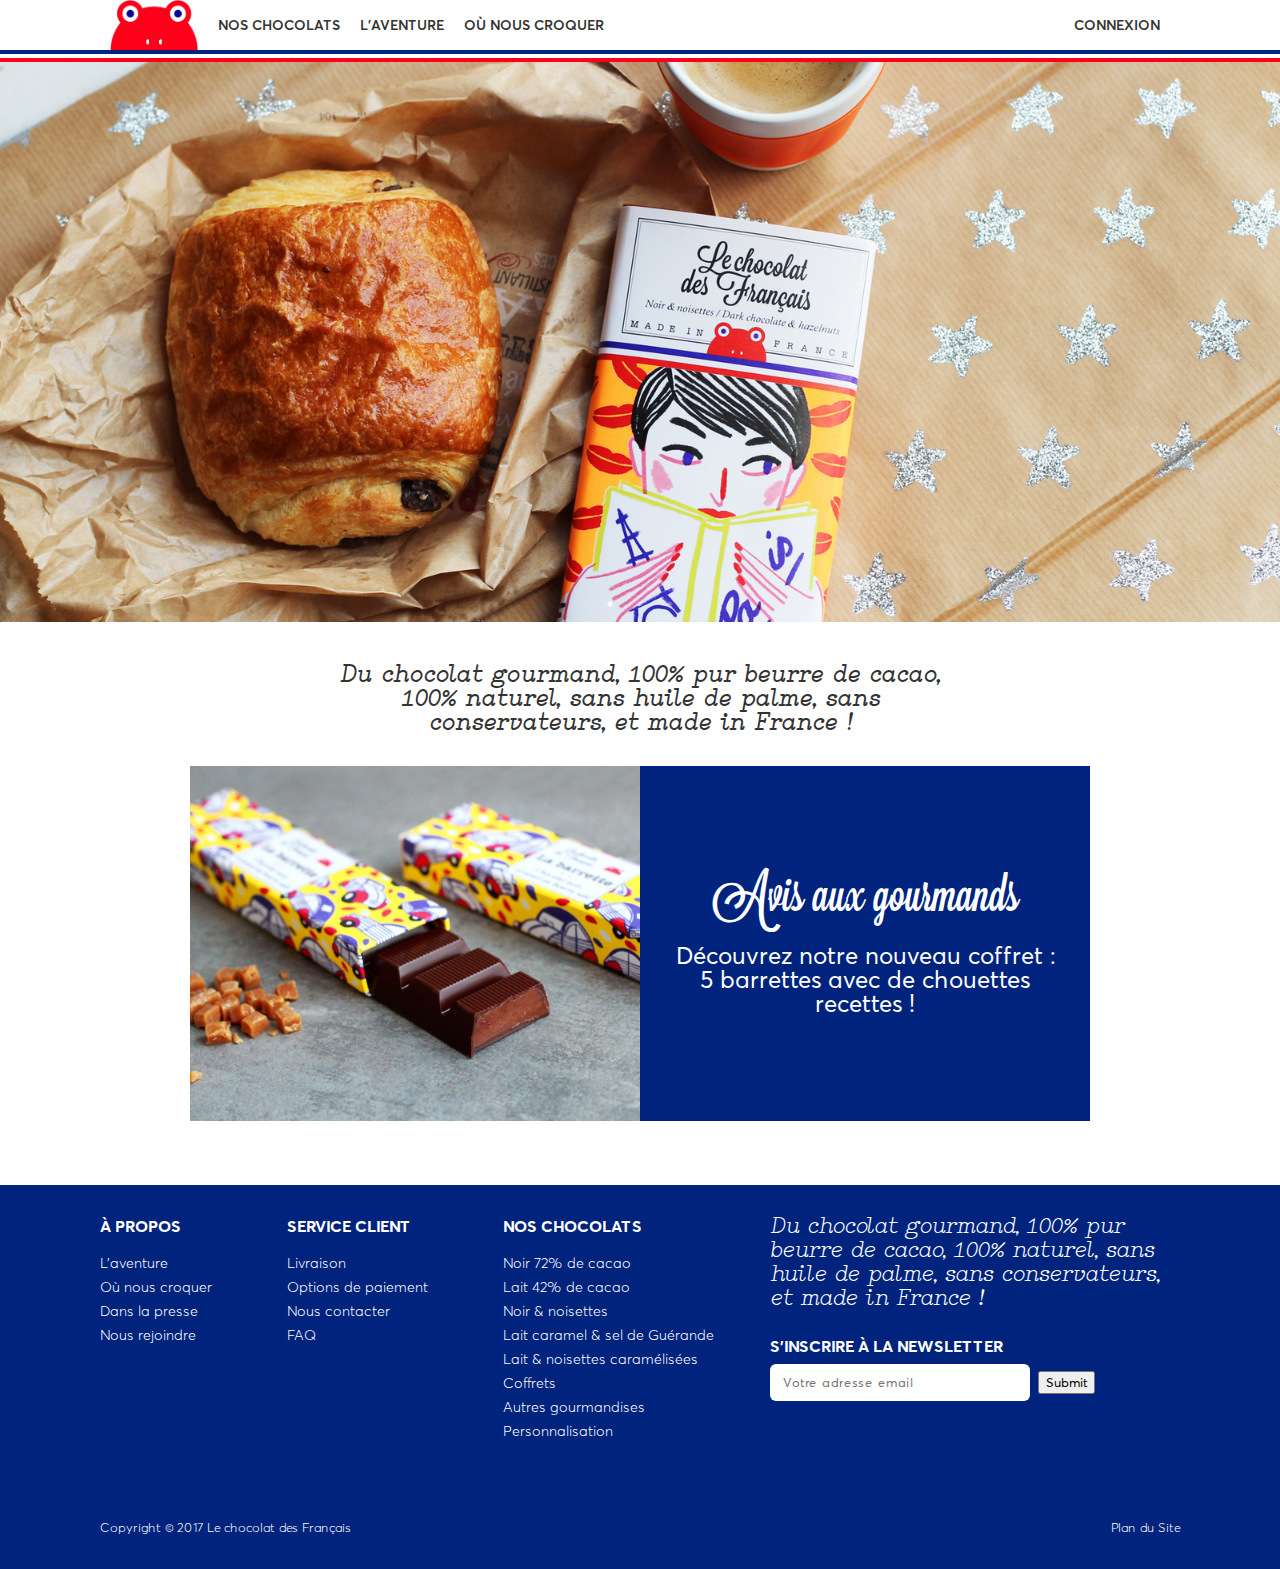
==== commit 1bed0071: "Fixed promo block" ====
--- a/index.html
+++ b/index.html
@@ -75,7 +75,7 @@
     <div class="highlight--statement">
       <p class="statement--heading">Avis aux gourmands</p>
       <p class="statement--copy">Découvrez notre nouveau coffret : 5 barrettes avec de chouettes recettes !</p>
-      <div class="btn--primary btn">Je croque !</div>
+<!--       <div class="btn--primary btn">Je croque !</div> -->
     </div>
   </div>
   <footer class="footer-site">
--- a/styles/index.css
+++ b/styles/index.css
@@ -214,9 +214,10 @@
   max-width: 900px;
   align-items: center;
   justify-content: center;
-  height: 500px;
   overflow: hidden;
   margin: 0 auto;
+  background-color: #00237e;
+  margin-bottom: 4rem;
 }
 
 .highlight--image {
@@ -229,12 +230,12 @@
 }
 
 .highlight--statement {
+  box-sizing: border-box;
   display: block;
   width: 50%;
-  background-color: #00237e;
   color: #fff;
   text-align: center;
-  height: 300px;
+  height: 100%;
   padding: 2rem;
 }
 
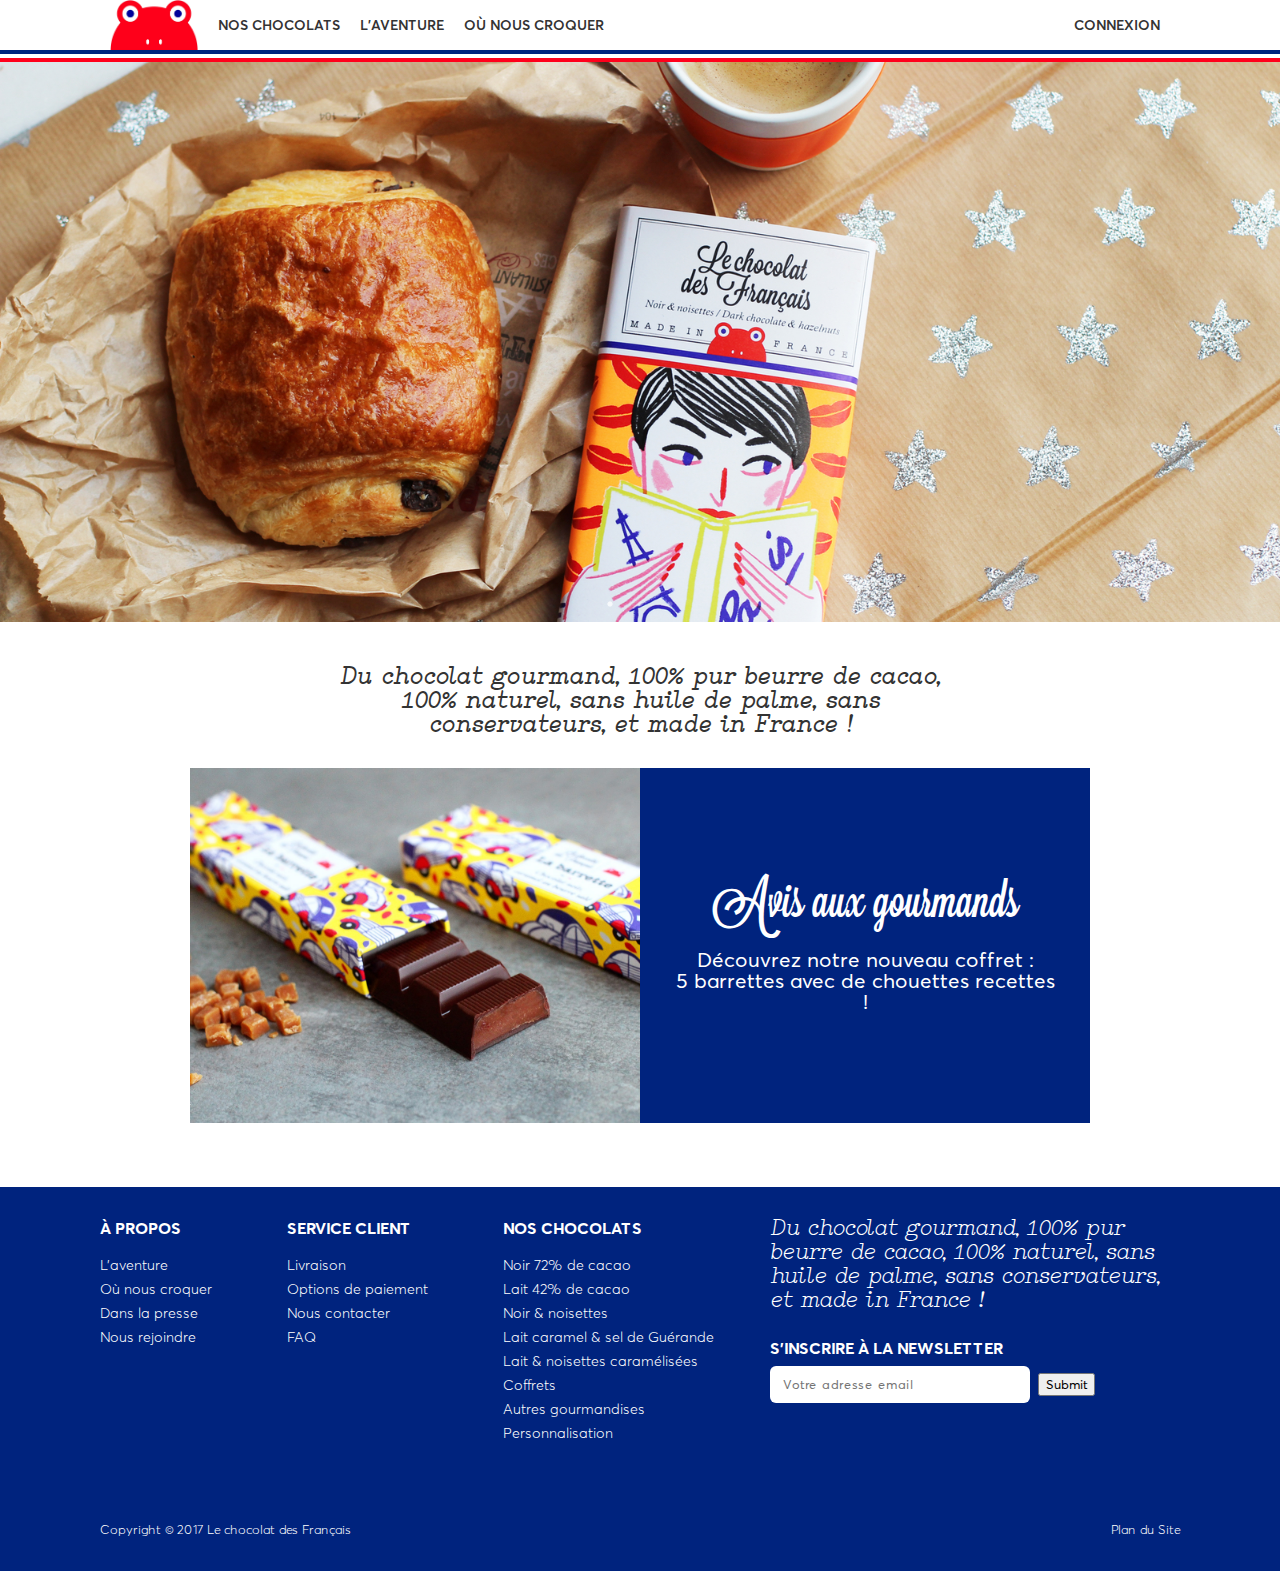
==== commit e555cfd9: "Removed btn from promo block" ====
--- a/index.html
+++ b/index.html
@@ -73,9 +73,11 @@
       <img class="highlight--image__image" src="assets/images/barrette-chocolat.jpg">
     </div>
     <div class="highlight--statement">
-      <p class="statement--heading">Avis aux gourmands</p>
-      <p class="statement--copy">Découvrez notre nouveau coffret : 5 barrettes avec de chouettes recettes !</p>
-<!--       <div class="btn--primary btn">Je croque !</div> -->
+      <div class="highlight--statement__copy">
+        <p class="statement--heading">Avis aux gourmands</p>
+        <p class="statement--copy">Découvrez notre nouveau coffret :<br>5 barrettes avec de chouettes recettes !</p>
+        <!-- <a href="#" class="btn--primary btn">Je croque !</a> -->
+      </div>
     </div>
   </div>
   <footer class="footer-site">
--- a/styles/index.css
+++ b/styles/index.css
@@ -169,14 +169,14 @@
   font-size: 0.9rem;
   line-height: normal;
   text-align: center;
-  padding: 1.15rem 3rem;
+  padding: 1rem 2.5rem;
   letter-spacing: 0.125em;
   position: absolute;
   z-index: 1;
   left: 33%;
   right:33%;
   max-width: 150px;
-  margin: 0 auto;
+  margin-top: 1.3rem;
 }
 
 .btn--primary {
@@ -195,8 +195,7 @@
   align-items: center;
   justify-content: center;
   max-width: 650px;
-  margin: 0 auto;
-  margin-bottom: 2rem;
+  margin: 2rem auto;
 }
 
 .statement {
@@ -231,11 +230,14 @@
 
 .highlight--statement {
   box-sizing: border-box;
-  display: block;
   width: 50%;
   color: #fff;
   text-align: center;
   height: 100%;
+}
+
+.highlight--statement__copy {
+  display: block;
   padding: 2rem;
 }
 
@@ -247,5 +249,5 @@
 
 .statement--copy {
   font-family: "Averta Standard Regular", sans-serif;
-  font-size: 1.5rem;
+  font-size: 1.3rem;
 }